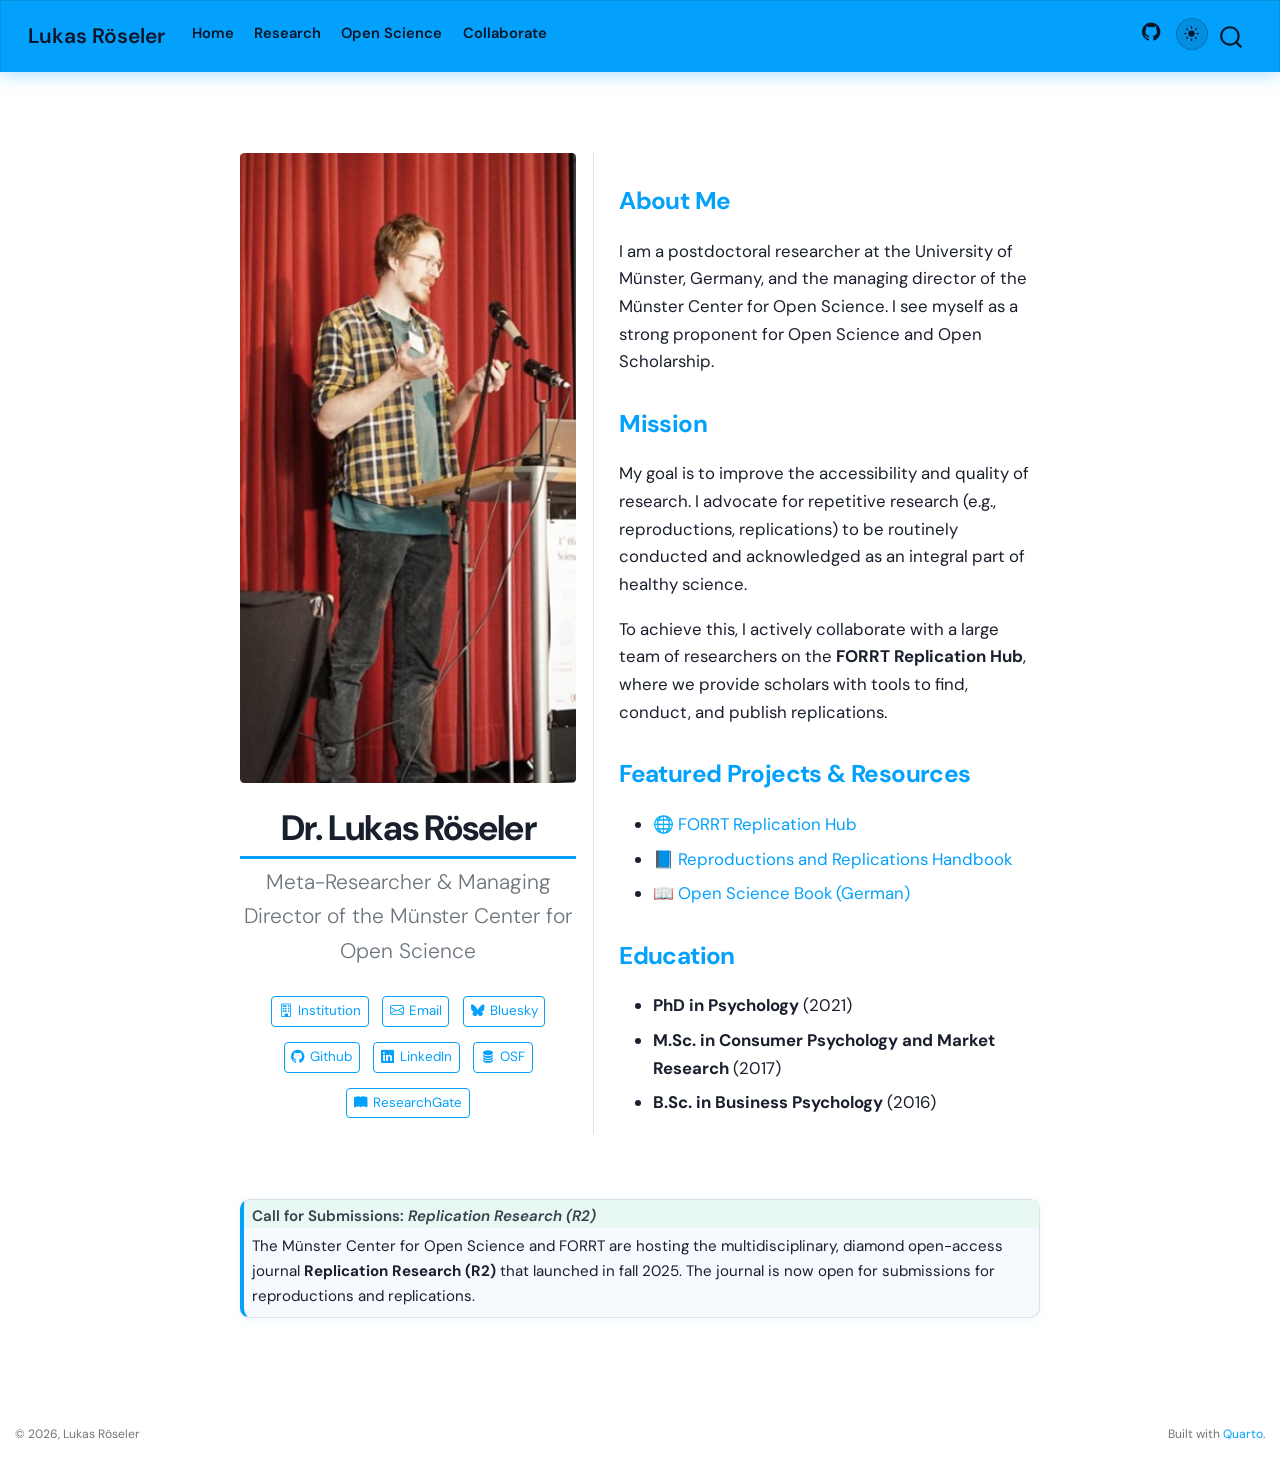
==== index.html @ 95ebcd66 "Built site for gh-pages" ====
<!DOCTYPE html>
<html xmlns="http://www.w3.org/1999/xhtml" lang="en" xml:lang="en"><head>

<meta charset="utf-8">
<meta name="generator" content="quarto-1.9.38">

<meta name="viewport" content="width=device-width, initial-scale=1.0, user-scalable=yes">


<title>Dr.&nbsp;Lukas Röseler – Lukas Röseler</title>
<style>
/* Default styles provided by pandoc.
** See https://pandoc.org/MANUAL.html#variables-for-html for config info.
*/
code{white-space: pre-wrap;}
span.smallcaps{font-variant: small-caps;}
div.columns{display: flex; gap: min(4vw, 1.5em);}
div.column{flex: auto; overflow-x: auto;}
div.hanging-indent{margin-left: 1.5em; text-indent: -1.5em;}
ul.task-list{list-style: none;}
ul.task-list li input[type="checkbox"] {
  width: 0.8em;
  margin: 0 0.8em 0.2em -1em; /* quarto-specific, see https://github.com/quarto-dev/quarto-cli/issues/4556 */ 
  vertical-align: middle;
}
</style>


<script src="site_libs/quarto-nav/quarto-nav.js"></script>
<script src="site_libs/quarto-nav/headroom.min.js"></script>
<script src="site_libs/clipboard/clipboard.min.js"></script>
<script src="site_libs/quarto-search/autocomplete.umd.js"></script>
<script src="site_libs/quarto-search/fuse.min.js"></script>
<script src="site_libs/quarto-search/quarto-search.js"></script>
<meta name="quarto:offset" content="./">
<script src="site_libs/quarto-html/quarto.js" type="module"></script>
<script src="site_libs/quarto-html/tabsets/tabsets.js" type="module"></script>
<script src="site_libs/quarto-html/popper.min.js"></script>
<script src="site_libs/quarto-html/tippy.umd.min.js"></script>
<link href="site_libs/quarto-html/tippy.css" rel="stylesheet">
<link href="site_libs/quarto-html/quarto-syntax-highlighting-15634bcf2e68342d4ad2dfa704d543f6.css" rel="stylesheet" class="quarto-color-scheme" id="quarto-text-highlighting-styles">
<link href="site_libs/quarto-html/quarto-syntax-highlighting-dark-0a6b7249c26820e032cb0bd839ff02b1.css" rel="stylesheet" class="quarto-color-scheme quarto-color-alternate" id="quarto-text-highlighting-styles">
<link href="site_libs/quarto-html/quarto-syntax-highlighting-15634bcf2e68342d4ad2dfa704d543f6.css" rel="stylesheet" class="quarto-color-scheme-extra" id="quarto-text-highlighting-styles">
<script src="site_libs/bootstrap/bootstrap.min.js"></script>
<link href="site_libs/bootstrap/bootstrap-icons.css" rel="stylesheet">
<link href="site_libs/bootstrap/bootstrap-6f8ea3d8975f379aa6536e397f4a3468.min.css" rel="stylesheet" append-hash="true" class="quarto-color-scheme" id="quarto-bootstrap" data-mode="light">
<link href="site_libs/bootstrap/bootstrap-dark-e13e51d6ee0ba2c4c1f7c5f25bac8be8.min.css" rel="stylesheet" append-hash="true" class="quarto-color-scheme quarto-color-alternate" id="quarto-bootstrap" data-mode="dark">
<link href="site_libs/bootstrap/bootstrap-6f8ea3d8975f379aa6536e397f4a3468.min.css" rel="stylesheet" append-hash="true" class="quarto-color-scheme-extra" id="quarto-bootstrap" data-mode="light">
<script id="quarto-search-options" type="application/json">{
  "location": "navbar",
  "copy-button": false,
  "collapse-after": 3,
  "panel-placement": "end",
  "type": "overlay",
  "limit": 50,
  "keyboard-shortcut": [
    "f",
    "/",
    "s"
  ],
  "show-item-context": false,
  "language": {
    "search-no-results-text": "No results",
    "search-matching-documents-text": "matching documents",
    "search-copy-link-title": "Copy link to search",
    "search-hide-matches-text": "Hide additional matches",
    "search-more-match-text": "more match in this document",
    "search-more-matches-text": "more matches in this document",
    "search-clear-button-title": "Clear",
    "search-text-placeholder": "",
    "search-detached-cancel-button-title": "Cancel",
    "search-submit-button-title": "Submit",
    "search-label": "Search"
  }
}</script>
<!-- ═══════════════════════════════════════════════════════════
     GLOBAL DARK MODE — injected on every page via _quarto.yml
     include-in-header: _include-header.html
     ═══════════════════════════════════════════════════════════ -->
<script>
/* Restore saved theme immediately to avoid flash-of-wrong-theme */
(function(){
  var t = localStorage.getItem('lr-theme');
  if(t) document.documentElement.setAttribute('data-bs-theme', t);
})();
</script>
<script>
document.addEventListener('DOMContentLoaded', function(){
  /* Guard: only inject once even if script runs twice */
  if(document.getElementById('darkmode-toggle')) return;

  var btn = document.createElement('button');
  btn.id = 'darkmode-toggle';
  btn.title = 'Toggle light / dark mode';
  btn.setAttribute('aria-label', 'Toggle light/dark mode');

  /* Moon = shown in light mode; Sun = shown in dark mode */
  btn.innerHTML =
    '<svg class="dm-moon" viewBox="0 0 24 24" xmlns="http://www.w3.org/2000/svg">' +
      '<path d="M21 12.79A9 9 0 1 1 11.21 3 7 7 0 0 0 21 12.79z"/>' +
    '</svg>' +
    '<svg class="dm-sun" viewBox="0 0 24 24" xmlns="http://www.w3.org/2000/svg">' +
      '<circle cx="12" cy="12" r="5"/>' +
      '<line x1="12" y1="1"  x2="12" y2="3"/>' +
      '<line x1="12" y1="21" x2="12" y2="23"/>' +
      '<line x1="4.22"  y1="4.22"  x2="5.64"  y2="5.64"/>' +
      '<line x1="18.36" y1="18.36" x2="19.78" y2="19.78"/>' +
      '<line x1="1"  y1="12" x2="3"  y2="12"/>' +
      '<line x1="21" y1="12" x2="23" y2="12"/>' +
      '<line x1="4.22"  y1="19.78" x2="5.64"  y2="18.36"/>' +
      '<line x1="18.36" y1="5.64"  x2="19.78" y2="4.22"/>' +
    '</svg>';

  btn.addEventListener('click', function(){
    var isDark = document.documentElement.getAttribute('data-bs-theme') === 'dark';
    var next = isDark ? 'light' : 'dark';
    document.documentElement.setAttribute('data-bs-theme', next);
    localStorage.setItem('lr-theme', next);
  });

  /* Append to the rightmost .navbar-nav list */
  var navLists = document.querySelectorAll('.navbar-nav');
  var target = navLists[navLists.length - 1];
  if(target){
    var li = document.createElement('li');
    li.className = 'nav-item d-flex align-items-center';
    li.appendChild(btn);
    target.appendChild(li);
  }
});
</script>


</head>

<body class="nav-fixed fullcontent quarto-light"><script id="quarto-html-before-body" type="application/javascript">
    const toggleBodyColorMode = (bsSheetEl) => {
      const mode = bsSheetEl.getAttribute("data-mode");
      const bodyEl = window.document.querySelector("body");
      if (mode === "dark") {
        bodyEl.classList.add("quarto-dark");
        bodyEl.classList.remove("quarto-light");
      } else {
        bodyEl.classList.add("quarto-light");
        bodyEl.classList.remove("quarto-dark");
      }
    }
    const toggleBodyColorPrimary = () => {
      const bsSheetEl = window.document.querySelector("link#quarto-bootstrap:not([rel=disabled-stylesheet])");
      if (bsSheetEl) {
        toggleBodyColorMode(bsSheetEl);
      }
    }
    const setColorSchemeToggle = (alternate) => {
      const toggles = window.document.querySelectorAll('.quarto-color-scheme-toggle');
      for (let i=0; i < toggles.length; i++) {
        const toggle = toggles[i];
        if (toggle) {
          if (alternate) {
            toggle.classList.add("alternate");
          } else {
            toggle.classList.remove("alternate");
          }
        }
      }
    };
    const toggleColorMode = (alternate) => {
      // Switch the stylesheets
      const primaryStylesheets = window.document.querySelectorAll('link.quarto-color-scheme:not(.quarto-color-alternate)');
      const alternateStylesheets = window.document.querySelectorAll('link.quarto-color-scheme.quarto-color-alternate');
      manageTransitions('#quarto-margin-sidebar .nav-link', false);
      if (alternate) {
        // note: dark is layered on light, we don't disable primary!
        enableStylesheet(alternateStylesheets);
        for (const sheetNode of alternateStylesheets) {
          if (sheetNode.id === "quarto-bootstrap") {
            toggleBodyColorMode(sheetNode);
          }
        }
      } else {
        disableStylesheet(alternateStylesheets);
        enableStylesheet(primaryStylesheets)
        toggleBodyColorPrimary();
      }
      manageTransitions('#quarto-margin-sidebar .nav-link', true);
      // Switch the toggles
      setColorSchemeToggle(alternate)
      // Hack to workaround the fact that safari doesn't
      // properly recolor the scrollbar when toggling (#1455)
      if (navigator.userAgent.indexOf('Safari') > 0 && navigator.userAgent.indexOf('Chrome') == -1) {
        manageTransitions("body", false);
        window.scrollTo(0, 1);
        setTimeout(() => {
          window.scrollTo(0, 0);
          manageTransitions("body", true);
        }, 40);
      }
    }
    const disableStylesheet = (stylesheets) => {
      for (let i=0; i < stylesheets.length; i++) {
        const stylesheet = stylesheets[i];
        stylesheet.rel = 'disabled-stylesheet';
      }
    }
    const enableStylesheet = (stylesheets) => {
      for (let i=0; i < stylesheets.length; i++) {
        const stylesheet = stylesheets[i];
        if(stylesheet.rel !== 'stylesheet') { // for Chrome, which will still FOUC without this check
          stylesheet.rel = 'stylesheet';
        }
      }
    }
    const manageTransitions = (selector, allowTransitions) => {
      const els = window.document.querySelectorAll(selector);
      for (let i=0; i < els.length; i++) {
        const el = els[i];
        if (allowTransitions) {
          el.classList.remove('notransition');
        } else {
          el.classList.add('notransition');
        }
      }
    }
    const isFileUrl = () => {
      return window.location.protocol === 'file:';
    }
    const hasAlternateSentinel = () => {
      let styleSentinel = getColorSchemeSentinel();
      if (styleSentinel !== null) {
        return styleSentinel === "alternate";
      } else {
        return false;
      }
    }
    const setStyleSentinel = (alternate) => {
      const value = alternate ? "alternate" : "default";
      if (!isFileUrl()) {
        window.localStorage.setItem("quarto-color-scheme", value);
      } else {
        localAlternateSentinel = value;
      }
    }
    const getColorSchemeSentinel = () => {
      if (!isFileUrl()) {
        const storageValue = window.localStorage.getItem("quarto-color-scheme");
        return storageValue != null ? storageValue : localAlternateSentinel;
      } else {
        return localAlternateSentinel;
      }
    }
    const toggleGiscusIfUsed = (isAlternate, darkModeDefault) => {
      const baseTheme = document.querySelector('#giscus-base-theme')?.value ?? 'light';
      const alternateTheme = document.querySelector('#giscus-alt-theme')?.value ?? 'dark';
      let newTheme = '';
      if(authorPrefersDark) {
        newTheme = isAlternate ? baseTheme : alternateTheme;
      } else {
        newTheme = isAlternate ? alternateTheme : baseTheme;
      }
      const changeGiscusTheme = () => {
        // From: https://github.com/giscus/giscus/issues/336
        const sendMessage = (message) => {
          const iframe = document.querySelector('iframe.giscus-frame');
          if (!iframe) return;
          iframe.contentWindow.postMessage({ giscus: message }, 'https://giscus.app');
        }
        sendMessage({
          setConfig: {
            theme: newTheme
          }
        });
      }
      const isGiscussLoaded = window.document.querySelector('iframe.giscus-frame') !== null;
      if (isGiscussLoaded) {
        changeGiscusTheme();
      }
    };
    const authorPrefersDark = false;
    const darkModeDefault = authorPrefersDark;
      document.querySelector('link#quarto-text-highlighting-styles.quarto-color-scheme-extra').rel = 'disabled-stylesheet';
      document.querySelector('link#quarto-bootstrap.quarto-color-scheme-extra').rel = 'disabled-stylesheet';
    let localAlternateSentinel = darkModeDefault ? 'alternate' : 'default';
    // Dark / light mode switch
    window.quartoToggleColorScheme = () => {
      // Read the current dark / light value
      let toAlternate = !hasAlternateSentinel();
      toggleColorMode(toAlternate);
      setStyleSentinel(toAlternate);
      toggleGiscusIfUsed(toAlternate, darkModeDefault);
      window.dispatchEvent(new Event('resize'));
    };
    // Switch to dark mode if need be
    if (hasAlternateSentinel()) {
      toggleColorMode(true);
    } else {
      toggleColorMode(false);
    }
  </script>

<div id="quarto-search-results"></div>
  <header id="quarto-header" class="headroom fixed-top">
    <nav class="navbar navbar-expand-lg " data-bs-theme="dark">
      <div class="navbar-container container-fluid">
      <div class="navbar-brand-container mx-auto">
    <a class="navbar-brand" href="./index.html">
    <span class="navbar-title">Lukas Röseler</span>
    </a>
  </div>
            <div id="quarto-search" class="" title="Search"></div>
          <button class="navbar-toggler" type="button" data-bs-toggle="collapse" data-bs-target="#navbarCollapse" aria-controls="navbarCollapse" role="menu" aria-expanded="false" aria-label="Toggle navigation" onclick="if (window.quartoToggleHeadroom) { window.quartoToggleHeadroom(); }">
  <span class="navbar-toggler-icon"></span>
</button>
          <div class="collapse navbar-collapse" id="navbarCollapse">
            <ul class="navbar-nav navbar-nav-scroll me-auto">
  <li class="nav-item">
    <a class="nav-link active" href="./index.html" aria-current="page"> 
<span class="menu-text">Home</span></a>
  </li>  
  <li class="nav-item">
    <a class="nav-link" href="./research.html"> 
<span class="menu-text">Research</span></a>
  </li>  
  <li class="nav-item">
    <a class="nav-link" href="./openscience.html"> 
<span class="menu-text">Open Science</span></a>
  </li>  
  <li class="nav-item">
    <a class="nav-link" href="./collaborate.html"> 
<span class="menu-text">Collaborate</span></a>
  </li>  
</ul>
            <ul class="navbar-nav navbar-nav-scroll ms-auto">
  <li class="nav-item compact">
    <a class="nav-link" href="https://github.com/lukasroeseler"> <i class="bi bi-github" role="img" aria-label="GitHub">
</i> 
<span class="menu-text"></span></a>
  </li>  
</ul>
          </div> <!-- /navcollapse -->
            <div class="quarto-navbar-tools">
  <a href="" class="quarto-color-scheme-toggle quarto-navigation-tool  px-1" onclick="window.quartoToggleColorScheme(); return false;" title="Toggle dark mode"><i class="bi"></i></a>
</div>
      </div> <!-- /container-fluid -->
    </nav>
</header>
<!-- content -->
<div id="quarto-content" class="quarto-container page-columns page-rows-contents page-layout-article page-navbar">
<!-- sidebar -->
<!-- margin-sidebar -->
    
<!-- main -->
<main class="content" id="quarto-document-content">





<div class="quarto-about-trestles">
  <div class="about-entity">
    <img src="img/profile_osig.jpg" class="about-image
  rounded " style="width: 20em;">
<header id="title-block-header" class="quarto-title-block default">
<div class="quarto-title">
<h1 class="title">Dr.&nbsp;Lukas Röseler</h1>
<p class="subtitle lead">Meta-Researcher &amp; Managing Director of the Münster Center for Open Science</p>
</div>
<div class="quarto-title-meta">
  </div>
</header>
    <div class="about-links">
  <a href="https://www.uni-muenster.de/PsyIFP/AEBack/members/roeseler.html" class="about-link" rel="" target="">
    <i class="bi bi-building"></i>
     <span class="about-link-text">Institution</span>
  </a>
  <a href="mailto:lukas.roeseler@uni-muenster.de" class="about-link" rel="" target="">
    <i class="bi bi-envelope"></i>
     <span class="about-link-text">Email</span>
  </a>
  <a href="https://bsky.app/profile/aufdroeseler.bsky.social" class="about-link" rel="" target="">
    <i class="bi bi-bluesky"></i>
     <span class="about-link-text">Bluesky</span>
  </a>
  <a href="https://github.com/lukasroeseler" class="about-link" rel="" target="">
    <i class="bi bi-github"></i>
     <span class="about-link-text">Github</span>
  </a>
  <a href="https://www.linkedin.com/in/lukas-röseler-598720298/" class="about-link" rel="" target="">
    <i class="bi bi-linkedin"></i>
     <span class="about-link-text">LinkedIn</span>
  </a>
  <a href="https://osf.io/tqx69/" class="about-link" rel="" target="">
    <i class="bi bi-database-fill"></i>
     <span class="about-link-text">OSF</span>
  </a>
  <a href="https://www.researchgate.net/profile/Lukas-Roeseler" class="about-link" rel="" target="">
    <i class="bi bi-book-fill"></i>
     <span class="about-link-text">ResearchGate</span>
  </a>
</div>
  </div>
  <div class="about-contents"><div id="me">
<section id="about-me" class="level2">
<h2 data-anchor-id="about-me">About Me</h2>
<p>I am a postdoctoral researcher at the University of Münster, Germany, and the managing director of the Münster Center for Open Science. I see myself as a strong proponent for Open Science and Open Scholarship.</p>
</section>
<section id="mission" class="level2">
<h2 data-anchor-id="mission">Mission</h2>
<p>My goal is to improve the accessibility and quality of research. I advocate for repetitive research (e.g., reproductions, replications) to be routinely conducted and acknowledged as an integral part of healthy science.</p>
<p>To achieve this, I actively collaborate with a large team of researchers on the <strong>FORRT Replication Hub</strong>, where we provide scholars with tools to find, conduct, and publish replications.</p>
</section>
<section id="featured-projects-resources" class="level2">
<h2 data-anchor-id="featured-projects-resources">Featured Projects &amp; Resources</h2>
<ul>
<li>🌐 <a href="https://forrt.org/replication-hub">FORRT Replication Hub</a></li>
<li>📘 <a href="https://forrt.org/replication_handbook">Reproductions and Replications Handbook</a></li>
<li>📖 <a href="https://lukasroeseler.github.io/opensciencebuch/">Open Science Book (German)</a></li>
</ul>
</section>
<section id="education" class="level2">
<h2 data-anchor-id="education">Education</h2>
<ul>
<li><strong>PhD in Psychology</strong> (2021)</li>
<li><strong>M.Sc. in Consumer Psychology and Market Research</strong> (2017)</li>
<li><strong>B.Sc. in Business Psychology</strong> (2016)</li>
</ul>
</section>
</div></div>
</div>

<p><br></p>
<div class="callout callout-style-default callout-tip no-icon callout-titled">
<div class="callout-header d-flex align-content-center">
<div class="callout-icon-container">
<i class="callout-icon no-icon"></i>
</div>
<div class="callout-title-container flex-fill">
<span class="screen-reader-only">Tip</span>Call for Submissions: <em>Replication Research (R2)</em>
</div>
</div>
<div class="callout-body-container callout-body">
<p>The Münster Center for Open Science and FORRT are hosting the multidisciplinary, diamond open-access journal <strong>Replication Research (R2)</strong> that launched in fall 2025. The journal is now open for submissions for reproductions and replications.</p>
</div>
</div>




</main> <!-- /main -->
<script id="quarto-html-after-body" type="application/javascript">
  window.document.addEventListener("DOMContentLoaded", function (event) {
    // Ensure there is a toggle, if there isn't float one in the top right
    if (window.document.querySelector('.quarto-color-scheme-toggle') === null) {
      const a = window.document.createElement('a');
      a.classList.add('top-right');
      a.classList.add('quarto-color-scheme-toggle');
      a.href = "";
      a.onclick = function() { try { window.quartoToggleColorScheme(); } catch {} return false; };
      const i = window.document.createElement("i");
      i.classList.add('bi');
      a.appendChild(i);
      window.document.body.appendChild(a);
    }
    setColorSchemeToggle(hasAlternateSentinel())
    const isCodeAnnotation = (el) => {
      for (const clz of el.classList) {
        if (clz.startsWith('code-annotation-')) {                     
          return true;
        }
      }
      return false;
    }
    const onCopySuccess = function(e) {
      // button target
      const button = e.trigger;
      // don't keep focus
      button.blur();
      // flash "checked"
      button.classList.add('code-copy-button-checked');
      var currentTitle = button.getAttribute("title");
      button.setAttribute("title", "Copied!");
      let tooltip;
      if (window.bootstrap) {
        button.setAttribute("data-bs-toggle", "tooltip");
        button.setAttribute("data-bs-placement", "left");
        button.setAttribute("data-bs-title", "Copied!");
        tooltip = new bootstrap.Tooltip(button, 
          { trigger: "manual", 
            customClass: "code-copy-button-tooltip",
            offset: [0, -8]});
        tooltip.show();    
      }
      setTimeout(function() {
        if (tooltip) {
          tooltip.hide();
          button.removeAttribute("data-bs-title");
          button.removeAttribute("data-bs-toggle");
          button.removeAttribute("data-bs-placement");
        }
        button.setAttribute("title", currentTitle);
        button.classList.remove('code-copy-button-checked');
      }, 1000);
      // clear code selection
      e.clearSelection();
    }
    const getTextToCopy = function(trigger) {
      const outerScaffold = trigger.parentElement.cloneNode(true);
      const codeEl = outerScaffold.querySelector('code');
      for (const childEl of codeEl.children) {
        if (isCodeAnnotation(childEl)) {
          childEl.remove();
        }
      }
      return codeEl.innerText;
    }
    const clipboard = new window.ClipboardJS('.code-copy-button:not([data-in-quarto-modal])', {
      text: getTextToCopy
    });
    clipboard.on('success', onCopySuccess);
    if (window.document.getElementById('quarto-embedded-source-code-modal')) {
      const clipboardModal = new window.ClipboardJS('.code-copy-button[data-in-quarto-modal]', {
        text: getTextToCopy,
        container: window.document.getElementById('quarto-embedded-source-code-modal')
      });
      clipboardModal.on('success', onCopySuccess);
    }
      var localhostRegex = new RegExp(/^(?:http|https):\/\/localhost\:?[0-9]*\//);
      var mailtoRegex = new RegExp(/^mailto:/);
        var filterRegex = new RegExp("https:\/\/LukasRoeseler\.github\.io\/home\/");
      var isInternal = (href) => {
          return filterRegex.test(href) || localhostRegex.test(href) || mailtoRegex.test(href);
      }
      // Inspect non-navigation links and adorn them if external
     var links = window.document.querySelectorAll('a[href]:not(.nav-link):not(.navbar-brand):not(.toc-action):not(.sidebar-link):not(.sidebar-item-toggle):not(.pagination-link):not(.no-external):not([aria-hidden]):not(.dropdown-item):not(.quarto-navigation-tool):not(.about-link)');
      for (var i=0; i<links.length; i++) {
        const link = links[i];
        if (!isInternal(link.href)) {
          // undo the damage that might have been done by quarto-nav.js in the case of
          // links that we want to consider external
          if (link.dataset.originalHref !== undefined) {
            link.href = link.dataset.originalHref;
          }
        }
      }
    function tippyHover(el, contentFn, onTriggerFn, onUntriggerFn) {
      const config = {
        allowHTML: true,
        maxWidth: 500,
        delay: 100,
        arrow: false,
        appendTo: function(el) {
            return el.parentElement;
        },
        interactive: true,
        interactiveBorder: 10,
        theme: 'quarto',
        placement: 'bottom-start',
      };
      if (contentFn) {
        config.content = contentFn;
      }
      if (onTriggerFn) {
        config.onTrigger = onTriggerFn;
      }
      if (onUntriggerFn) {
        config.onUntrigger = onUntriggerFn;
      }
      window.tippy(el, config); 
    }
    const noterefs = window.document.querySelectorAll('a[role="doc-noteref"]');
    for (var i=0; i<noterefs.length; i++) {
      const ref = noterefs[i];
      tippyHover(ref, function() {
        // use id or data attribute instead here
        let href = ref.getAttribute('data-footnote-href') || ref.getAttribute('href');
        try { href = new URL(href).hash; } catch {}
        const id = href.replace(/^#\/?/, "");
        const note = window.document.getElementById(id);
        if (note) {
          return note.innerHTML;
        } else {
          return "";
        }
      });
    }
    const xrefs = window.document.querySelectorAll('a.quarto-xref');
    const processXRef = (id, note) => {
      // Strip column container classes
      const stripColumnClz = (el) => {
        el.classList.remove("page-full", "page-columns");
        if (el.children) {
          for (const child of el.children) {
            stripColumnClz(child);
          }
        }
      }
      stripColumnClz(note)
      if (id === null || id.startsWith('sec-')) {
        // Special case sections, only their first couple elements
        const container = document.createElement("div");
        if (note.children && note.children.length > 2) {
          container.appendChild(note.children[0].cloneNode(true));
          for (let i = 1; i < note.children.length; i++) {
            const child = note.children[i];
            if (child.tagName === "P" && child.innerText === "") {
              continue;
            } else {
              container.appendChild(child.cloneNode(true));
              break;
            }
          }
          if (window.Quarto?.typesetMath) {
            window.Quarto.typesetMath(container);
          }
          return container.innerHTML
        } else {
          if (window.Quarto?.typesetMath) {
            window.Quarto.typesetMath(note);
          }
          return note.innerHTML;
        }
      } else {
        // Remove any anchor links if they are present
        const anchorLink = note.querySelector('a.anchorjs-link');
        if (anchorLink) {
          anchorLink.remove();
        }
        if (window.Quarto?.typesetMath) {
          window.Quarto.typesetMath(note);
        }
        if (note.classList.contains("callout")) {
          return note.outerHTML;
        } else {
          return note.innerHTML;
        }
      }
    }
    for (var i=0; i<xrefs.length; i++) {
      const xref = xrefs[i];
      tippyHover(xref, undefined, function(instance) {
        instance.disable();
        let url = xref.getAttribute('href');
        let hash = undefined; 
        if (url.startsWith('#')) {
          hash = url;
        } else {
          try { hash = new URL(url).hash; } catch {}
        }
        if (hash) {
          const id = hash.replace(/^#\/?/, "");
          const note = window.document.getElementById(id);
          if (note !== null) {
            try {
              const html = processXRef(id, note.cloneNode(true));
              instance.setContent(html);
            } finally {
              instance.enable();
              instance.show();
            }
          } else {
            // See if we can fetch this
            fetch(url.split('#')[0])
            .then(res => res.text())
            .then(html => {
              const parser = new DOMParser();
              const htmlDoc = parser.parseFromString(html, "text/html");
              const note = htmlDoc.getElementById(id);
              if (note !== null) {
                const html = processXRef(id, note);
                instance.setContent(html);
              } 
            }).finally(() => {
              instance.enable();
              instance.show();
            });
          }
        } else {
          // See if we can fetch a full url (with no hash to target)
          // This is a special case and we should probably do some content thinning / targeting
          fetch(url)
          .then(res => res.text())
          .then(html => {
            const parser = new DOMParser();
            const htmlDoc = parser.parseFromString(html, "text/html");
            const note = htmlDoc.querySelector('main.content');
            if (note !== null) {
              // This should only happen for chapter cross references
              // (since there is no id in the URL)
              // remove the first header
              if (note.children.length > 0 && note.children[0].tagName === "HEADER") {
                note.children[0].remove();
              }
              const html = processXRef(null, note);
              instance.setContent(html);
            } 
          }).finally(() => {
            instance.enable();
            instance.show();
          });
        }
      }, function(instance) {
      });
    }
        let selectedAnnoteEl;
        const selectorForAnnotation = ( cell, annotation) => {
          let cellAttr = 'data-code-cell="' + cell + '"';
          let lineAttr = 'data-code-annotation="' +  annotation + '"';
          const selector = 'span[' + cellAttr + '][' + lineAttr + ']';
          return selector;
        }
        const selectCodeLines = (annoteEl) => {
          const doc = window.document;
          const targetCell = annoteEl.getAttribute("data-target-cell");
          const targetAnnotation = annoteEl.getAttribute("data-target-annotation");
          const annoteSpan = window.document.querySelector(selectorForAnnotation(targetCell, targetAnnotation));
          const lines = annoteSpan.getAttribute("data-code-lines").split(",");
          const lineIds = lines.map((line) => {
            return targetCell + "-" + line;
          })
          let top = null;
          let height = null;
          let parent = null;
          if (lineIds.length > 0) {
              //compute the position of the single el (top and bottom and make a div)
              const el = window.document.getElementById(lineIds[0]);
              top = el.offsetTop;
              height = el.offsetHeight;
              parent = el.parentElement.parentElement;
            if (lineIds.length > 1) {
              const lastEl = window.document.getElementById(lineIds[lineIds.length - 1]);
              const bottom = lastEl.offsetTop + lastEl.offsetHeight;
              height = bottom - top;
            }
            if (top !== null && height !== null && parent !== null) {
              // cook up a div (if necessary) and position it 
              let div = window.document.getElementById("code-annotation-line-highlight");
              if (div === null) {
                div = window.document.createElement("div");
                div.setAttribute("id", "code-annotation-line-highlight");
                div.style.position = 'absolute';
                parent.appendChild(div);
              }
              div.style.top = top - 2 + "px";
              div.style.height = height + 4 + "px";
              div.style.left = 0;
              let gutterDiv = window.document.getElementById("code-annotation-line-highlight-gutter");
              if (gutterDiv === null) {
                gutterDiv = window.document.createElement("div");
                gutterDiv.setAttribute("id", "code-annotation-line-highlight-gutter");
                gutterDiv.style.position = 'absolute';
                const codeCell = window.document.getElementById(targetCell);
                const gutter = codeCell.querySelector('.code-annotation-gutter');
                gutter.appendChild(gutterDiv);
              }
              gutterDiv.style.top = top - 2 + "px";
              gutterDiv.style.height = height + 4 + "px";
            }
            selectedAnnoteEl = annoteEl;
          }
        };
        const unselectCodeLines = () => {
          const elementsIds = ["code-annotation-line-highlight", "code-annotation-line-highlight-gutter"];
          elementsIds.forEach((elId) => {
            const div = window.document.getElementById(elId);
            if (div) {
              div.remove();
            }
          });
          selectedAnnoteEl = undefined;
        };
          // Handle positioning of the toggle
      window.addEventListener(
        "resize",
        throttle(() => {
          elRect = undefined;
          if (selectedAnnoteEl) {
            selectCodeLines(selectedAnnoteEl);
          }
        }, 10)
      );
      function throttle(fn, ms) {
      let throttle = false;
      let timer;
        return (...args) => {
          if(!throttle) { // first call gets through
              fn.apply(this, args);
              throttle = true;
          } else { // all the others get throttled
              if(timer) clearTimeout(timer); // cancel #2
              timer = setTimeout(() => {
                fn.apply(this, args);
                timer = throttle = false;
              }, ms);
          }
        };
      }
        // Attach click handler to the DT
        const annoteDls = window.document.querySelectorAll('dt[data-target-cell]');
        for (const annoteDlNode of annoteDls) {
          annoteDlNode.addEventListener('click', (event) => {
            const clickedEl = event.target;
            if (clickedEl !== selectedAnnoteEl) {
              unselectCodeLines();
              const activeEl = window.document.querySelector('dt[data-target-cell].code-annotation-active');
              if (activeEl) {
                activeEl.classList.remove('code-annotation-active');
              }
              selectCodeLines(clickedEl);
              clickedEl.classList.add('code-annotation-active');
            } else {
              // Unselect the line
              unselectCodeLines();
              clickedEl.classList.remove('code-annotation-active');
            }
          });
        }
    const findCites = (el) => {
      const parentEl = el.parentElement;
      if (parentEl) {
        const cites = parentEl.dataset.cites;
        if (cites) {
          return {
            el,
            cites: cites.split(' ')
          };
        } else {
          return findCites(el.parentElement)
        }
      } else {
        return undefined;
      }
    };
    var bibliorefs = window.document.querySelectorAll('a[role="doc-biblioref"]');
    for (var i=0; i<bibliorefs.length; i++) {
      const ref = bibliorefs[i];
      const citeInfo = findCites(ref);
      if (citeInfo) {
        tippyHover(citeInfo.el, function() {
          var popup = window.document.createElement('div');
          citeInfo.cites.forEach(function(cite) {
            var citeDiv = window.document.createElement('div');
            citeDiv.classList.add('hanging-indent');
            citeDiv.classList.add('csl-entry');
            var biblioDiv = window.document.getElementById('ref-' + cite);
            if (biblioDiv) {
              citeDiv.innerHTML = biblioDiv.innerHTML;
            }
            popup.appendChild(citeDiv);
          });
          return popup.innerHTML;
        });
      }
    }
  });
  </script>
</div> <!-- /content -->
<footer class="footer">
  <div class="nav-footer">
    <div class="nav-footer-left">
<p>© 2026, Lukas Röseler</p>
</div>   
    <div class="nav-footer-center">
      &nbsp;
    </div>
    <div class="nav-footer-right">
<p>Built with <a href="https://quarto.org/">Quarto</a>.</p>
</div>
  </div>
</footer>




</body></html>
---- site_libs/quarto-html/tippy.css ----
.tippy-box[data-animation=fade][data-state=hidden]{opacity:0}[data-tippy-root]{max-width:calc(100vw - 10px)}.tippy-box{position:relative;background-color:#333;color:#fff;border-radius:4px;font-size:14px;line-height:1.4;white-space:normal;outline:0;transition-property:transform,visibility,opacity}.tippy-box[data-placement^=top]>.tippy-arrow{bottom:0}.tippy-box[data-placement^=top]>.tippy-arrow:before{bottom:-7px;left:0;border-width:8px 8px 0;border-top-color:initial;transform-origin:center top}.tippy-box[data-placement^=bottom]>.tippy-arrow{top:0}.tippy-box[data-placement^=bottom]>.tippy-arrow:before{top:-7px;left:0;border-width:0 8px 8px;border-bottom-color:initial;transform-origin:center bottom}.tippy-box[data-placement^=left]>.tippy-arrow{right:0}.tippy-box[data-placement^=left]>.tippy-arrow:before{border-width:8px 0 8px 8px;border-left-color:initial;right:-7px;transform-origin:center left}.tippy-box[data-placement^=right]>.tippy-arrow{left:0}.tippy-box[data-placement^=right]>.tippy-arrow:before{left:-7px;border-width:8px 8px 8px 0;border-right-color:initial;transform-origin:center right}.tippy-box[data-inertia][data-state=visible]{transition-timing-function:cubic-bezier(.54,1.5,.38,1.11)}.tippy-arrow{width:16px;height:16px;color:#333}.tippy-arrow:before{content:"";position:absolute;border-color:transparent;border-style:solid}.tippy-content{position:relative;padding:5px 9px;z-index:1}
---- site_libs/quarto-html/quarto-syntax-highlighting-15634bcf2e68342d4ad2dfa704d543f6.css ----
/* quarto syntax highlight colors */
:root {
  --quarto-hl-ot-color: #003B4F;
  --quarto-hl-at-color: #657422;
  --quarto-hl-ss-color: #20794D;
  --quarto-hl-an-color: #5E5E5E;
  --quarto-hl-fu-color: #4758AB;
  --quarto-hl-st-color: #20794D;
  --quarto-hl-cf-color: #003B4F;
  --quarto-hl-op-color: #5E5E5E;
  --quarto-hl-er-color: #AD0000;
  --quarto-hl-bn-color: #AD0000;
  --quarto-hl-al-color: #AD0000;
  --quarto-hl-va-color: #111111;
  --quarto-hl-bu-color: inherit;
  --quarto-hl-ex-color: inherit;
  --quarto-hl-pp-color: #AD0000;
  --quarto-hl-in-color: #5E5E5E;
  --quarto-hl-vs-color: #20794D;
  --quarto-hl-wa-color: #5E5E5E;
  --quarto-hl-do-color: #5E5E5E;
  --quarto-hl-im-color: #00769E;
  --quarto-hl-ch-color: #20794D;
  --quarto-hl-dt-color: #AD0000;
  --quarto-hl-fl-color: #AD0000;
  --quarto-hl-co-color: #5E5E5E;
  --quarto-hl-cv-color: #5E5E5E;
  --quarto-hl-cn-color: #8f5902;
  --quarto-hl-sc-color: #5E5E5E;
  --quarto-hl-dv-color: #AD0000;
  --quarto-hl-kw-color: #003B4F;
}

/* other quarto variables */
:root {
  --quarto-font-monospace: SFMono-Regular, Menlo, Monaco, Consolas, "Liberation Mono", "Courier New", monospace;
}

/* syntax highlight based on Pandoc's rules */
pre > code.sourceCode > span {
  color: #003B4F;
}

code.sourceCode > span {
  color: #003B4F;
}

div.sourceCode,
div.sourceCode pre.sourceCode {
  color: #003B4F;
}

/* Normal */
code span {
  color: #003B4F;
}

/* Alert */
code span.al {
  color: #AD0000;
  font-style: inherit;
}

/* Annotation */
code span.an {
  color: #5E5E5E;
  font-style: inherit;
}

/* Attribute */
code span.at {
  color: #657422;
  font-style: inherit;
}

/* BaseN */
code span.bn {
  color: #AD0000;
  font-style: inherit;
}

/* BuiltIn */
code span.bu {
  font-style: inherit;
}

/* ControlFlow */
code span.cf {
  color: #003B4F;
  font-weight: bold;
  font-style: inherit;
}

/* Char */
code span.ch {
  color: #20794D;
  font-style: inherit;
}

/* Constant */
code span.cn {
  color: #8f5902;
  font-style: inherit;
}

/* Comment */
code span.co {
  color: #5E5E5E;
  font-style: inherit;
}

/* CommentVar */
code span.cv {
  color: #5E5E5E;
  font-style: italic;
}

/* Documentation */
code span.do {
  color: #5E5E5E;
  font-style: italic;
}

/* DataType */
code span.dt {
  color: #AD0000;
  font-style: inherit;
}

/* DecVal */
code span.dv {
  color: #AD0000;
  font-style: inherit;
}

/* Error */
code span.er {
  color: #AD0000;
  font-style: inherit;
}

/* Extension */
code span.ex {
  font-style: inherit;
}

/* Float */
code span.fl {
  color: #AD0000;
  font-style: inherit;
}

/* Function */
code span.fu {
  color: #4758AB;
  font-style: inherit;
}

/* Import */
code span.im {
  color: #00769E;
  font-style: inherit;
}

/* Information */
code span.in {
  color: #5E5E5E;
  font-style: inherit;
}

/* Keyword */
code span.kw {
  color: #003B4F;
  font-weight: bold;
  font-style: inherit;
}

/* Operator */
code span.op {
  color: #5E5E5E;
  font-style: inherit;
}

/* Other */
code span.ot {
  color: #003B4F;
  font-style: inherit;
}

/* Preprocessor */
code span.pp {
  color: #AD0000;
  font-style: inherit;
}

/* SpecialChar */
code span.sc {
  color: #5E5E5E;
  font-style: inherit;
}

/* SpecialString */
code span.ss {
  color: #20794D;
  font-style: inherit;
}

/* String */
code span.st {
  color: #20794D;
  font-style: inherit;
}

/* Variable */
code span.va {
  color: #111111;
  font-style: inherit;
}

/* VerbatimString */
code span.vs {
  color: #20794D;
  font-style: inherit;
}

/* Warning */
code span.wa {
  color: #5E5E5E;
  font-style: italic;
}

.prevent-inlining {
  content: "</";
}

/*# sourceMappingURL=f23921c56f73e400b49028c9186a1aa0.css.map */
---- site_libs/quarto-html/quarto-syntax-highlighting-dark-0a6b7249c26820e032cb0bd839ff02b1.css ----
/* quarto syntax highlight colors */
:root {
  --quarto-hl-al-color: #f07178;
  --quarto-hl-an-color: #d4d0ab;
  --quarto-hl-at-color: #00e0e0;
  --quarto-hl-bn-color: #d4d0ab;
  --quarto-hl-bu-color: #abe338;
  --quarto-hl-ch-color: #abe338;
  --quarto-hl-co-color: #f8f8f2;
  --quarto-hl-cv-color: #ffd700;
  --quarto-hl-cn-color: #ffd700;
  --quarto-hl-cf-color: #ffa07a;
  --quarto-hl-dt-color: #ffa07a;
  --quarto-hl-dv-color: #d4d0ab;
  --quarto-hl-do-color: #f8f8f2;
  --quarto-hl-er-color: #f07178;
  --quarto-hl-ex-color: #00e0e0;
  --quarto-hl-fl-color: #d4d0ab;
  --quarto-hl-fu-color: #ffa07a;
  --quarto-hl-im-color: #abe338;
  --quarto-hl-in-color: #d4d0ab;
  --quarto-hl-kw-color: #ffa07a;
  --quarto-hl-op-color: #ffa07a;
  --quarto-hl-ot-color: #00e0e0;
  --quarto-hl-pp-color: #dcc6e0;
  --quarto-hl-re-color: #00e0e0;
  --quarto-hl-sc-color: #abe338;
  --quarto-hl-ss-color: #abe338;
  --quarto-hl-st-color: #abe338;
  --quarto-hl-va-color: #00e0e0;
  --quarto-hl-vs-color: #abe338;
  --quarto-hl-wa-color: #dcc6e0;
}

/* other quarto variables */
:root {
  --quarto-font-monospace: SFMono-Regular, Menlo, Monaco, Consolas, "Liberation Mono", "Courier New", monospace;
}

/* syntax highlight based on Pandoc's rules */
pre > code.sourceCode > span {
  color: #f8f8f2;
}

code.sourceCode > span {
  color: #f8f8f2;
}

div.sourceCode,
div.sourceCode pre.sourceCode {
  color: #f8f8f2;
}

/* Normal */
code span {
  color: #f8f8f2;
}

/* Alert */
code span.al {
  color: #f07178;
}

/* Annotation */
code span.an {
  color: #d4d0ab;
}

/* Attribute */
code span.at {
  color: #00e0e0;
}

/* BaseN */
code span.bn {
  color: #d4d0ab;
}

/* BuiltIn */
code span.bu {
  color: #abe338;
}

/* ControlFlow */
code span.cf {
  font-weight: bold;
  color: #ffa07a;
}

/* Char */
code span.ch {
  color: #abe338;
}

/* Constant */
code span.cn {
  color: #ffd700;
}

/* Comment */
code span.co {
  font-style: italic;
  color: #f8f8f2;
}

/* CommentVar */
code span.cv {
  color: #ffd700;
}

/* Documentation */
code span.do {
  color: #f8f8f2;
}

/* DataType */
code span.dt {
  color: #ffa07a;
}

/* DecVal */
code span.dv {
  color: #d4d0ab;
}

/* Error */
code span.er {
  color: #f07178;
  text-decoration: underline;
}

/* Extension */
code span.ex {
  font-weight: bold;
  color: #00e0e0;
}

/* Float */
code span.fl {
  color: #d4d0ab;
}

/* Function */
code span.fu {
  color: #ffa07a;
}

/* Import */
code span.im {
  color: #abe338;
}

/* Information */
code span.in {
  color: #d4d0ab;
}

/* Keyword */
code span.kw {
  font-weight: bold;
  color: #ffa07a;
}

/* Operator */
code span.op {
  color: #ffa07a;
}

/* Other */
code span.ot {
  color: #00e0e0;
}

/* Preprocessor */
code span.pp {
  color: #dcc6e0;
}

/* RegionMarker */
code span.re {
  background-color: #f8f8f2;
  color: #00e0e0;
}

/* SpecialChar */
code span.sc {
  color: #abe338;
}

/* SpecialString */
code span.ss {
  color: #abe338;
}

/* String */
code span.st {
  color: #abe338;
}

/* Variable */
code span.va {
  color: #00e0e0;
}

/* VerbatimString */
code span.vs {
  color: #abe338;
}

/* Warning */
code span.wa {
  color: #dcc6e0;
}

.prevent-inlining {
  content: "</";
}

/*# sourceMappingURL=175367c052bafc98bd680af3479823f0.css.map */
---- site_libs/quarto-html/quarto-syntax-highlighting-15634bcf2e68342d4ad2dfa704d543f6.css ----
/* quarto syntax highlight colors */
:root {
  --quarto-hl-ot-color: #003B4F;
  --quarto-hl-at-color: #657422;
  --quarto-hl-ss-color: #20794D;
  --quarto-hl-an-color: #5E5E5E;
  --quarto-hl-fu-color: #4758AB;
  --quarto-hl-st-color: #20794D;
  --quarto-hl-cf-color: #003B4F;
  --quarto-hl-op-color: #5E5E5E;
  --quarto-hl-er-color: #AD0000;
  --quarto-hl-bn-color: #AD0000;
  --quarto-hl-al-color: #AD0000;
  --quarto-hl-va-color: #111111;
  --quarto-hl-bu-color: inherit;
  --quarto-hl-ex-color: inherit;
  --quarto-hl-pp-color: #AD0000;
  --quarto-hl-in-color: #5E5E5E;
  --quarto-hl-vs-color: #20794D;
  --quarto-hl-wa-color: #5E5E5E;
  --quarto-hl-do-color: #5E5E5E;
  --quarto-hl-im-color: #00769E;
  --quarto-hl-ch-color: #20794D;
  --quarto-hl-dt-color: #AD0000;
  --quarto-hl-fl-color: #AD0000;
  --quarto-hl-co-color: #5E5E5E;
  --quarto-hl-cv-color: #5E5E5E;
  --quarto-hl-cn-color: #8f5902;
  --quarto-hl-sc-color: #5E5E5E;
  --quarto-hl-dv-color: #AD0000;
  --quarto-hl-kw-color: #003B4F;
}

/* other quarto variables */
:root {
  --quarto-font-monospace: SFMono-Regular, Menlo, Monaco, Consolas, "Liberation Mono", "Courier New", monospace;
}

/* syntax highlight based on Pandoc's rules */
pre > code.sourceCode > span {
  color: #003B4F;
}

code.sourceCode > span {
  color: #003B4F;
}

div.sourceCode,
div.sourceCode pre.sourceCode {
  color: #003B4F;
}

/* Normal */
code span {
  color: #003B4F;
}

/* Alert */
code span.al {
  color: #AD0000;
  font-style: inherit;
}

/* Annotation */
code span.an {
  color: #5E5E5E;
  font-style: inherit;
}

/* Attribute */
code span.at {
  color: #657422;
  font-style: inherit;
}

/* BaseN */
code span.bn {
  color: #AD0000;
  font-style: inherit;
}

/* BuiltIn */
code span.bu {
  font-style: inherit;
}

/* ControlFlow */
code span.cf {
  color: #003B4F;
  font-weight: bold;
  font-style: inherit;
}

/* Char */
code span.ch {
  color: #20794D;
  font-style: inherit;
}

/* Constant */
code span.cn {
  color: #8f5902;
  font-style: inherit;
}

/* Comment */
code span.co {
  color: #5E5E5E;
  font-style: inherit;
}

/* CommentVar */
code span.cv {
  color: #5E5E5E;
  font-style: italic;
}

/* Documentation */
code span.do {
  color: #5E5E5E;
  font-style: italic;
}

/* DataType */
code span.dt {
  color: #AD0000;
  font-style: inherit;
}

/* DecVal */
code span.dv {
  color: #AD0000;
  font-style: inherit;
}

/* Error */
code span.er {
  color: #AD0000;
  font-style: inherit;
}

/* Extension */
code span.ex {
  font-style: inherit;
}

/* Float */
code span.fl {
  color: #AD0000;
  font-style: inherit;
}

/* Function */
code span.fu {
  color: #4758AB;
  font-style: inherit;
}

/* Import */
code span.im {
  color: #00769E;
  font-style: inherit;
}

/* Information */
code span.in {
  color: #5E5E5E;
  font-style: inherit;
}

/* Keyword */
code span.kw {
  color: #003B4F;
  font-weight: bold;
  font-style: inherit;
}

/* Operator */
code span.op {
  color: #5E5E5E;
  font-style: inherit;
}

/* Other */
code span.ot {
  color: #003B4F;
  font-style: inherit;
}

/* Preprocessor */
code span.pp {
  color: #AD0000;
  font-style: inherit;
}

/* SpecialChar */
code span.sc {
  color: #5E5E5E;
  font-style: inherit;
}

/* SpecialString */
code span.ss {
  color: #20794D;
  font-style: inherit;
}

/* String */
code span.st {
  color: #20794D;
  font-style: inherit;
}

/* Variable */
code span.va {
  color: #111111;
  font-style: inherit;
}

/* VerbatimString */
code span.vs {
  color: #20794D;
  font-style: inherit;
}

/* Warning */
code span.wa {
  color: #5E5E5E;
  font-style: italic;
}

.prevent-inlining {
  content: "</";
}

/*# sourceMappingURL=f23921c56f73e400b49028c9186a1aa0.css.map */
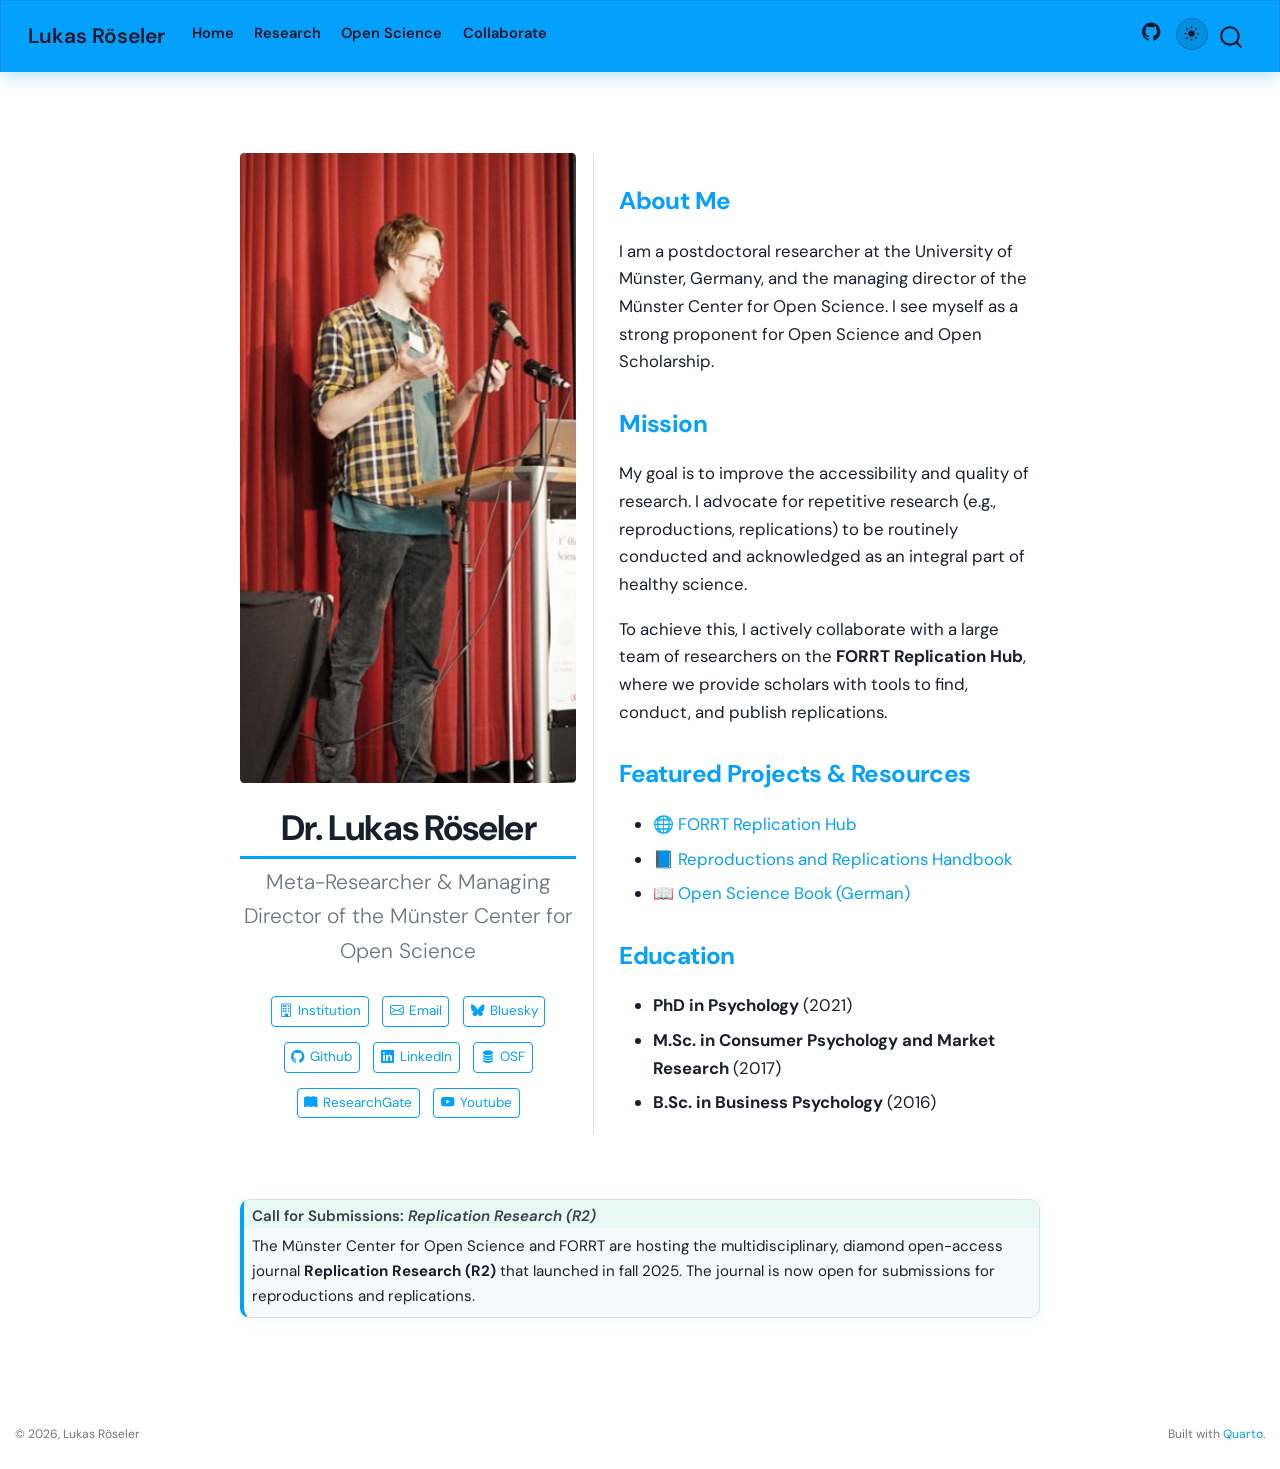
==== commit 0a1218b5: "Built site for gh-pages" ====
--- a/index.html
+++ b/index.html
@@ -43,9 +43,9 @@
 <link href="site_libs/quarto-html/quarto-syntax-highlighting-15634bcf2e68342d4ad2dfa704d543f6.css" rel="stylesheet" class="quarto-color-scheme-extra" id="quarto-text-highlighting-styles">
 <script src="site_libs/bootstrap/bootstrap.min.js"></script>
 <link href="site_libs/bootstrap/bootstrap-icons.css" rel="stylesheet">
-<link href="site_libs/bootstrap/bootstrap-6f8ea3d8975f379aa6536e397f4a3468.min.css" rel="stylesheet" append-hash="true" class="quarto-color-scheme" id="quarto-bootstrap" data-mode="light">
-<link href="site_libs/bootstrap/bootstrap-dark-e13e51d6ee0ba2c4c1f7c5f25bac8be8.min.css" rel="stylesheet" append-hash="true" class="quarto-color-scheme quarto-color-alternate" id="quarto-bootstrap" data-mode="dark">
-<link href="site_libs/bootstrap/bootstrap-6f8ea3d8975f379aa6536e397f4a3468.min.css" rel="stylesheet" append-hash="true" class="quarto-color-scheme-extra" id="quarto-bootstrap" data-mode="light">
+<link href="site_libs/bootstrap/bootstrap-c88b21496d4c4877b21957575a195e13.min.css" rel="stylesheet" append-hash="true" class="quarto-color-scheme" id="quarto-bootstrap" data-mode="light">
+<link href="site_libs/bootstrap/bootstrap-dark-85889405f617ffdcbffbb481bed2b37a.min.css" rel="stylesheet" append-hash="true" class="quarto-color-scheme quarto-color-alternate" id="quarto-bootstrap" data-mode="dark">
+<link href="site_libs/bootstrap/bootstrap-c88b21496d4c4877b21957575a195e13.min.css" rel="stylesheet" append-hash="true" class="quarto-color-scheme-extra" id="quarto-bootstrap" data-mode="light">
 <script id="quarto-search-options" type="application/json">{
   "location": "navbar",
   "copy-button": false,
@@ -395,6 +395,10 @@
   <a href="https://www.researchgate.net/profile/Lukas-Roeseler" class="about-link" rel="" target="">
     <i class="bi bi-book-fill"></i>
      <span class="about-link-text">ResearchGate</span>
+  </a>
+  <a href="https://www.youtube.com/@replicationresearch" class="about-link" rel="" target="">
+    <i class="bi bi-youtube"></i>
+     <span class="about-link-text">Youtube</span>
   </a>
 </div>
   </div>
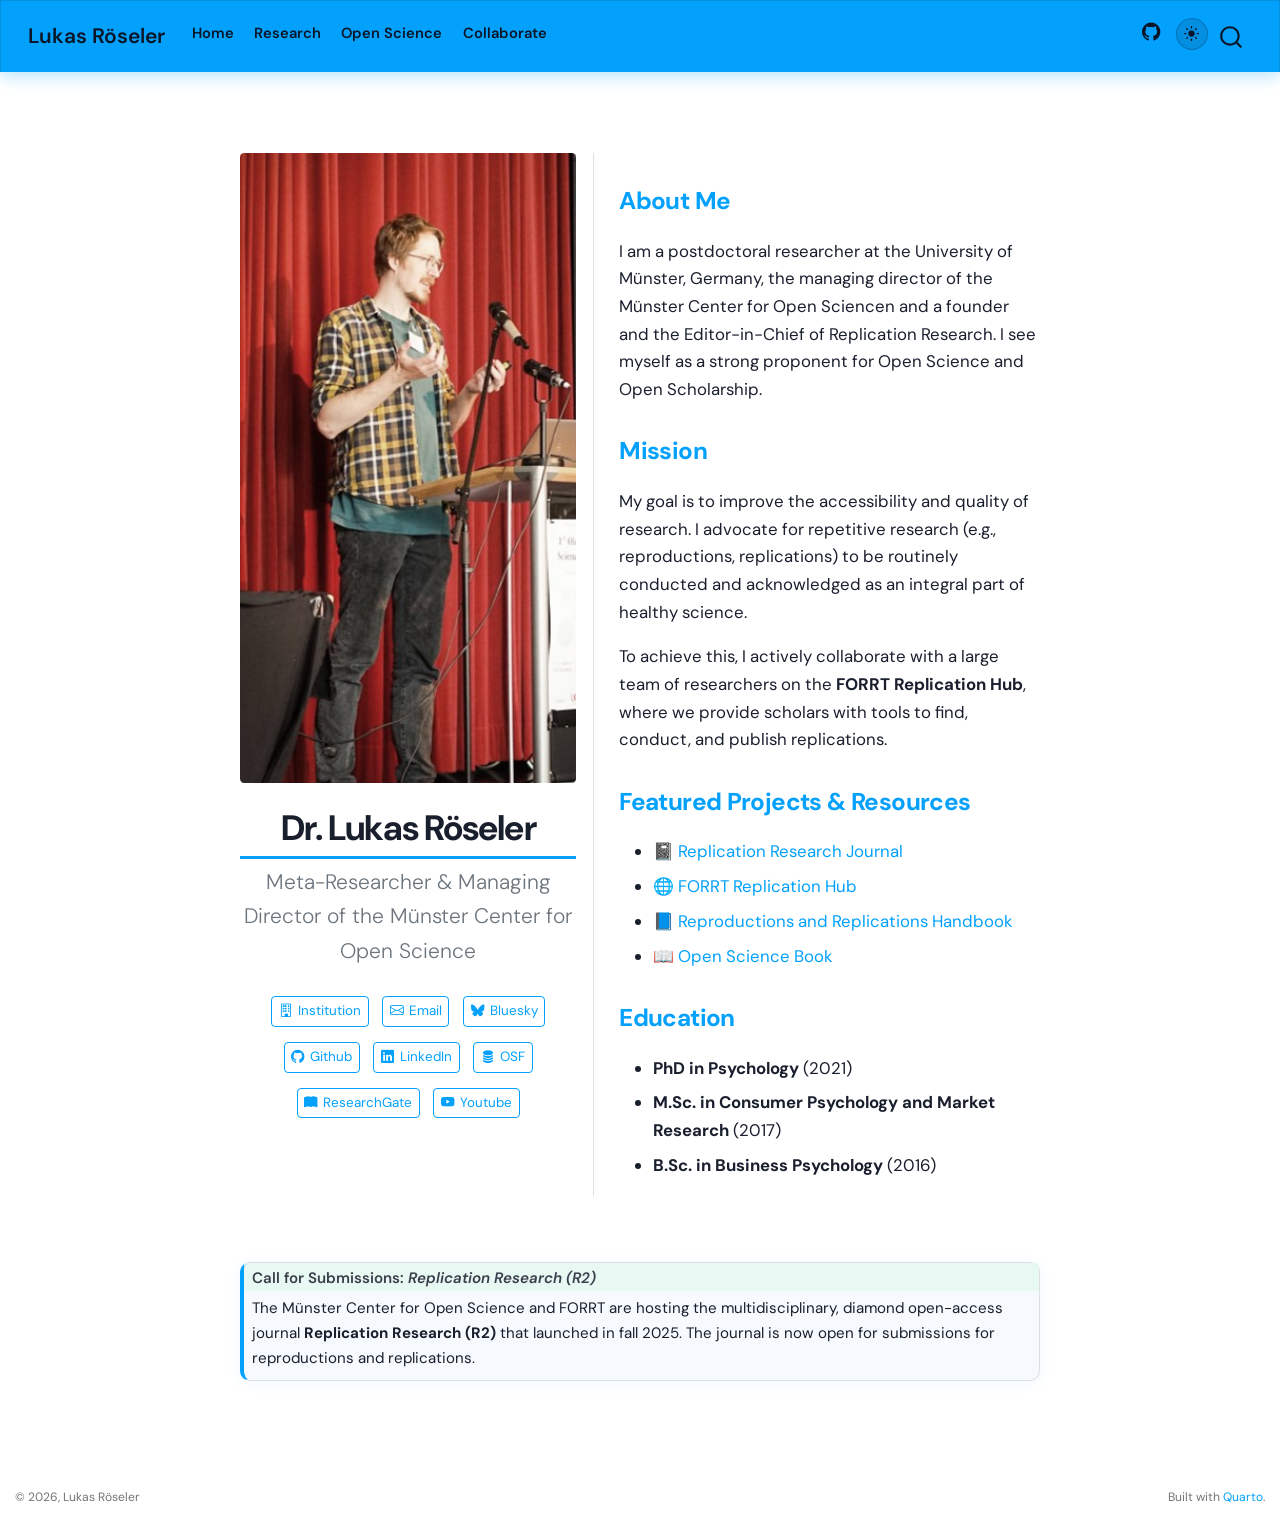
==== commit 404fc890: "Built site for gh-pages" ====
--- a/index.html
+++ b/index.html
@@ -2,7 +2,7 @@
 <html xmlns="http://www.w3.org/1999/xhtml" lang="en" xml:lang="en"><head>
 
 <meta charset="utf-8">
-<meta name="generator" content="quarto-1.9.38">
+<meta name="generator" content="quarto-1.10.18">
 
 <meta name="viewport" content="width=device-width, initial-scale=1.0, user-scalable=yes">
 
@@ -12,10 +12,13 @@
 /* Default styles provided by pandoc.
 ** See https://pandoc.org/MANUAL.html#variables-for-html for config info.
 */
-code{white-space: pre-wrap;}
 span.smallcaps{font-variant: small-caps;}
-div.columns{display: flex; gap: min(4vw, 1.5em);}
-div.column{flex: auto; overflow-x: auto;}
+div.columns{display: flex; gap: 1.5em;}
+div.column{flex: auto;}
+@media screen {
+div.columns{gap: min(4vw, 1.5em);}
+div.column{overflow-x: auto;}
+}
 div.hanging-indent{margin-left: 1.5em; text-indent: -1.5em;}
 ul.task-list{list-style: none;}
 ul.task-list li input[type="checkbox"] {
@@ -38,14 +41,14 @@
 <script src="site_libs/quarto-html/popper.min.js"></script>
 <script src="site_libs/quarto-html/tippy.umd.min.js"></script>
 <link href="site_libs/quarto-html/tippy.css" rel="stylesheet">
-<link href="site_libs/quarto-html/quarto-syntax-highlighting-15634bcf2e68342d4ad2dfa704d543f6.css" rel="stylesheet" class="quarto-color-scheme" id="quarto-text-highlighting-styles">
-<link href="site_libs/quarto-html/quarto-syntax-highlighting-dark-0a6b7249c26820e032cb0bd839ff02b1.css" rel="stylesheet" class="quarto-color-scheme quarto-color-alternate" id="quarto-text-highlighting-styles">
-<link href="site_libs/quarto-html/quarto-syntax-highlighting-15634bcf2e68342d4ad2dfa704d543f6.css" rel="stylesheet" class="quarto-color-scheme-extra" id="quarto-text-highlighting-styles">
+<link href="site_libs/quarto-html/quarto-syntax-highlighting-64a204ab8560d761af7679ceaba22944.css" rel="stylesheet" class="quarto-color-scheme" id="quarto-text-highlighting-styles">
+<link href="site_libs/quarto-html/quarto-syntax-highlighting-dark-b85bc7c33db8c58e0ec93c3465666fed.css" rel="stylesheet" class="quarto-color-scheme quarto-color-alternate" id="quarto-text-highlighting-styles">
+<link href="site_libs/quarto-html/quarto-syntax-highlighting-64a204ab8560d761af7679ceaba22944.css" rel="stylesheet" class="quarto-color-scheme-extra" id="quarto-text-highlighting-styles">
 <script src="site_libs/bootstrap/bootstrap.min.js"></script>
 <link href="site_libs/bootstrap/bootstrap-icons.css" rel="stylesheet">
-<link href="site_libs/bootstrap/bootstrap-c88b21496d4c4877b21957575a195e13.min.css" rel="stylesheet" append-hash="true" class="quarto-color-scheme" id="quarto-bootstrap" data-mode="light">
-<link href="site_libs/bootstrap/bootstrap-dark-85889405f617ffdcbffbb481bed2b37a.min.css" rel="stylesheet" append-hash="true" class="quarto-color-scheme quarto-color-alternate" id="quarto-bootstrap" data-mode="dark">
-<link href="site_libs/bootstrap/bootstrap-c88b21496d4c4877b21957575a195e13.min.css" rel="stylesheet" append-hash="true" class="quarto-color-scheme-extra" id="quarto-bootstrap" data-mode="light">
+<link href="site_libs/bootstrap/bootstrap-11ad91591f3ed40b087d80b34db70efe.min.css" rel="stylesheet" append-hash="true" class="quarto-color-scheme" id="quarto-bootstrap" data-mode="light">
+<link href="site_libs/bootstrap/bootstrap-dark-cb66a9ea5dd8be8f43283ebf7b18a325.min.css" rel="stylesheet" append-hash="true" class="quarto-color-scheme quarto-color-alternate" id="quarto-bootstrap" data-mode="dark">
+<link href="site_libs/bootstrap/bootstrap-11ad91591f3ed40b087d80b34db70efe.min.css" rel="stylesheet" append-hash="true" class="quarto-color-scheme-extra" id="quarto-bootstrap" data-mode="light">
 <script id="quarto-search-options" type="application/json">{
   "location": "navbar",
   "copy-button": false,
@@ -405,7 +408,7 @@
   <div class="about-contents"><div id="me">
 <section id="about-me" class="level2">
 <h2 data-anchor-id="about-me">About Me</h2>
-<p>I am a postdoctoral researcher at the University of Münster, Germany, and the managing director of the Münster Center for Open Science. I see myself as a strong proponent for Open Science and Open Scholarship.</p>
+<p>I am a postdoctoral researcher at the University of Münster, Germany, the managing director of the Münster Center for Open Sciencen and a founder and the Editor-in-Chief of Replication Research. I see myself as a strong proponent for Open Science and Open Scholarship.</p>
 </section>
 <section id="mission" class="level2">
 <h2 data-anchor-id="mission">Mission</h2>
@@ -415,9 +418,10 @@
 <section id="featured-projects-resources" class="level2">
 <h2 data-anchor-id="featured-projects-resources">Featured Projects &amp; Resources</h2>
 <ul>
+<li>📓 <a href="https://replicationresearch.org">Replication Research Journal</a></li>
 <li>🌐 <a href="https://forrt.org/replication-hub">FORRT Replication Hub</a></li>
 <li>📘 <a href="https://forrt.org/replication_handbook">Reproductions and Replications Handbook</a></li>
-<li>📖 <a href="https://lukasroeseler.github.io/opensciencebuch/">Open Science Book (German)</a></li>
+<li>📖 <a href="https://lukasroeseler.github.io/opensciencebuch/">Open Science Book</a></li>
 </ul>
 </section>
 <section id="education" class="level2">
--- a/site_libs/quarto-html/quarto-syntax-highlighting-64a204ab8560d761af7679ceaba22944.css
+++ b/site_libs/quarto-html/quarto-syntax-highlighting-64a204ab8560d761af7679ceaba22944.css
@@ -0,0 +1,236 @@
+/* quarto syntax highlight colors */
+:root {
+  --quarto-hl-ot-color: #003B4F;
+  --quarto-hl-at-color: #657422;
+  --quarto-hl-ss-color: #20794D;
+  --quarto-hl-an-color: #5E5E5E;
+  --quarto-hl-fu-color: #4758AB;
+  --quarto-hl-st-color: #20794D;
+  --quarto-hl-cf-color: #003B4F;
+  --quarto-hl-op-color: #5E5E5E;
+  --quarto-hl-er-color: #AD0000;
+  --quarto-hl-bn-color: #AD0000;
+  --quarto-hl-al-color: #AD0000;
+  --quarto-hl-va-color: #111111;
+  --quarto-hl-bu-color: inherit;
+  --quarto-hl-ex-color: inherit;
+  --quarto-hl-pp-color: #AD0000;
+  --quarto-hl-in-color: #5E5E5E;
+  --quarto-hl-vs-color: #20794D;
+  --quarto-hl-wa-color: #5E5E5E;
+  --quarto-hl-do-color: #5E5E5E;
+  --quarto-hl-im-color: #00769E;
+  --quarto-hl-ch-color: #20794D;
+  --quarto-hl-dt-color: #AD0000;
+  --quarto-hl-fl-color: #AD0000;
+  --quarto-hl-co-color: #5E5E5E;
+  --quarto-hl-cv-color: #5E5E5E;
+  --quarto-hl-cn-color: #8f5902;
+  --quarto-hl-sc-color: #5E5E5E;
+  --quarto-hl-dv-color: #AD0000;
+  --quarto-hl-kw-color: #003B4F;
+}
+
+/* other quarto variables */
+:root {
+  --quarto-font-monospace: SFMono-Regular, Menlo, Monaco, Consolas, "Liberation Mono", "Courier New", monospace;
+}
+
+/* syntax highlight based on Pandoc's rules */
+pre > code.sourceCode > span {
+  color: #003B4F;
+}
+
+code.sourceCode > span {
+  color: #003B4F;
+}
+
+div.sourceCode,
+div.sourceCode pre.sourceCode {
+  color: #003B4F;
+}
+
+/* Normal */
+code span {
+  color: #003B4F;
+}
+
+/* Alert */
+code span.al {
+  color: #AD0000;
+  font-style: inherit;
+}
+
+/* Annotation */
+code span.an {
+  color: #5E5E5E;
+  font-style: inherit;
+}
+
+/* Attribute */
+code span.at {
+  color: #657422;
+  font-style: inherit;
+}
+
+/* BaseN */
+code span.bn {
+  color: #AD0000;
+  font-style: inherit;
+}
+
+/* BuiltIn */
+code span.bu {
+  font-style: inherit;
+}
+
+/* ControlFlow */
+code span.cf {
+  color: #003B4F;
+  font-weight: bold;
+  font-style: inherit;
+}
+
+/* Char */
+code span.ch {
+  color: #20794D;
+  font-style: inherit;
+}
+
+/* Constant */
+code span.cn {
+  color: #8f5902;
+  font-style: inherit;
+}
+
+/* Comment */
+code span.co {
+  color: #5E5E5E;
+  font-style: inherit;
+}
+
+/* CommentVar */
+code span.cv {
+  color: #5E5E5E;
+  font-style: italic;
+}
+
+/* Documentation */
+code span.do {
+  color: #5E5E5E;
+  font-style: italic;
+}
+
+/* DataType */
+code span.dt {
+  color: #AD0000;
+  font-style: inherit;
+}
+
+/* DecVal */
+code span.dv {
+  color: #AD0000;
+  font-style: inherit;
+}
+
+/* Error */
+code span.er {
+  color: #AD0000;
+  font-style: inherit;
+}
+
+/* Extension */
+code span.ex {
+  font-style: inherit;
+}
+
+/* Float */
+code span.fl {
+  color: #AD0000;
+  font-style: inherit;
+}
+
+/* Function */
+code span.fu {
+  color: #4758AB;
+  font-style: inherit;
+}
+
+/* Import */
+code span.im {
+  color: #00769E;
+  font-style: inherit;
+}
+
+/* Information */
+code span.in {
+  color: #5E5E5E;
+  font-style: inherit;
+}
+
+/* Keyword */
+code span.kw {
+  color: #003B4F;
+  font-weight: bold;
+  font-style: inherit;
+}
+
+/* Operator */
+code span.op {
+  color: #5E5E5E;
+  font-style: inherit;
+}
+
+/* Other */
+code span.ot {
+  color: #003B4F;
+  font-style: inherit;
+}
+
+/* Preprocessor */
+code span.pp {
+  color: #AD0000;
+  font-style: inherit;
+}
+
+/* SpecialChar */
+code span.sc {
+  color: #5E5E5E;
+  font-style: inherit;
+}
+
+/* SpecialString */
+code span.ss {
+  color: #20794D;
+  font-style: inherit;
+}
+
+/* String */
+code span.st {
+  color: #20794D;
+  font-style: inherit;
+}
+
+/* Variable */
+code span.va {
+  color: #111111;
+  font-style: inherit;
+}
+
+/* VerbatimString */
+code span.vs {
+  color: #20794D;
+  font-style: inherit;
+}
+
+/* Warning */
+code span.wa {
+  color: #5E5E5E;
+  font-style: italic;
+}
+
+.prevent-inlining {
+  content: "</";
+}
+
+/*# sourceMappingURL=9d8d5bb603a83b8298b89080a598c93b.css.map */
--- a/site_libs/quarto-html/quarto-syntax-highlighting-dark-b85bc7c33db8c58e0ec93c3465666fed.css
+++ b/site_libs/quarto-html/quarto-syntax-highlighting-dark-b85bc7c33db8c58e0ec93c3465666fed.css
@@ -0,0 +1,219 @@
+/* quarto syntax highlight colors */
+:root {
+  --quarto-hl-al-color: #f07178;
+  --quarto-hl-an-color: #d4d0ab;
+  --quarto-hl-at-color: #00e0e0;
+  --quarto-hl-bn-color: #d4d0ab;
+  --quarto-hl-bu-color: #abe338;
+  --quarto-hl-ch-color: #abe338;
+  --quarto-hl-co-color: #f8f8f2;
+  --quarto-hl-cv-color: #ffd700;
+  --quarto-hl-cn-color: #ffd700;
+  --quarto-hl-cf-color: #ffa07a;
+  --quarto-hl-dt-color: #ffa07a;
+  --quarto-hl-dv-color: #d4d0ab;
+  --quarto-hl-do-color: #f8f8f2;
+  --quarto-hl-er-color: #f07178;
+  --quarto-hl-ex-color: #00e0e0;
+  --quarto-hl-fl-color: #d4d0ab;
+  --quarto-hl-fu-color: #ffa07a;
+  --quarto-hl-im-color: #abe338;
+  --quarto-hl-in-color: #d4d0ab;
+  --quarto-hl-kw-color: #ffa07a;
+  --quarto-hl-op-color: #ffa07a;
+  --quarto-hl-ot-color: #00e0e0;
+  --quarto-hl-pp-color: #dcc6e0;
+  --quarto-hl-re-color: #00e0e0;
+  --quarto-hl-sc-color: #abe338;
+  --quarto-hl-ss-color: #abe338;
+  --quarto-hl-st-color: #abe338;
+  --quarto-hl-va-color: #00e0e0;
+  --quarto-hl-vs-color: #abe338;
+  --quarto-hl-wa-color: #dcc6e0;
+}
+
+/* other quarto variables */
+:root {
+  --quarto-font-monospace: SFMono-Regular, Menlo, Monaco, Consolas, "Liberation Mono", "Courier New", monospace;
+}
+
+/* syntax highlight based on Pandoc's rules */
+pre > code.sourceCode > span {
+  color: #f8f8f2;
+}
+
+code.sourceCode > span {
+  color: #f8f8f2;
+}
+
+div.sourceCode,
+div.sourceCode pre.sourceCode {
+  color: #f8f8f2;
+}
+
+/* Normal */
+code span {
+  color: #f8f8f2;
+}
+
+/* Alert */
+code span.al {
+  color: #f07178;
+}
+
+/* Annotation */
+code span.an {
+  color: #d4d0ab;
+}
+
+/* Attribute */
+code span.at {
+  color: #00e0e0;
+}
+
+/* BaseN */
+code span.bn {
+  color: #d4d0ab;
+}
+
+/* BuiltIn */
+code span.bu {
+  color: #abe338;
+}
+
+/* ControlFlow */
+code span.cf {
+  font-weight: bold;
+  color: #ffa07a;
+}
+
+/* Char */
+code span.ch {
+  color: #abe338;
+}
+
+/* Constant */
+code span.cn {
+  color: #ffd700;
+}
+
+/* Comment */
+code span.co {
+  font-style: italic;
+  color: #f8f8f2;
+}
+
+/* CommentVar */
+code span.cv {
+  color: #ffd700;
+}
+
+/* Documentation */
+code span.do {
+  color: #f8f8f2;
+}
+
+/* DataType */
+code span.dt {
+  color: #ffa07a;
+}
+
+/* DecVal */
+code span.dv {
+  color: #d4d0ab;
+}
+
+/* Error */
+code span.er {
+  color: #f07178;
+  text-decoration: underline;
+}
+
+/* Extension */
+code span.ex {
+  font-weight: bold;
+  color: #00e0e0;
+}
+
+/* Float */
+code span.fl {
+  color: #d4d0ab;
+}
+
+/* Function */
+code span.fu {
+  color: #ffa07a;
+}
+
+/* Import */
+code span.im {
+  color: #abe338;
+}
+
+/* Information */
+code span.in {
+  color: #d4d0ab;
+}
+
+/* Keyword */
+code span.kw {
+  font-weight: bold;
+  color: #ffa07a;
+}
+
+/* Operator */
+code span.op {
+  color: #ffa07a;
+}
+
+/* Other */
+code span.ot {
+  color: #00e0e0;
+}
+
+/* Preprocessor */
+code span.pp {
+  color: #dcc6e0;
+}
+
+/* RegionMarker */
+code span.re {
+  background-color: #f8f8f2;
+  color: #00e0e0;
+}
+
+/* SpecialChar */
+code span.sc {
+  color: #abe338;
+}
+
+/* SpecialString */
+code span.ss {
+  color: #abe338;
+}
+
+/* String */
+code span.st {
+  color: #abe338;
+}
+
+/* Variable */
+code span.va {
+  color: #00e0e0;
+}
+
+/* VerbatimString */
+code span.vs {
+  color: #abe338;
+}
+
+/* Warning */
+code span.wa {
+  color: #dcc6e0;
+}
+
+.prevent-inlining {
+  content: "</";
+}
+
+/*# sourceMappingURL=4ed8f1090dec6531da29ab00902aa718.css.map */
--- a/site_libs/quarto-html/quarto-syntax-highlighting-64a204ab8560d761af7679ceaba22944.css
+++ b/site_libs/quarto-html/quarto-syntax-highlighting-64a204ab8560d761af7679ceaba22944.css
@@ -0,0 +1,236 @@
+/* quarto syntax highlight colors */
+:root {
+  --quarto-hl-ot-color: #003B4F;
+  --quarto-hl-at-color: #657422;
+  --quarto-hl-ss-color: #20794D;
+  --quarto-hl-an-color: #5E5E5E;
+  --quarto-hl-fu-color: #4758AB;
+  --quarto-hl-st-color: #20794D;
+  --quarto-hl-cf-color: #003B4F;
+  --quarto-hl-op-color: #5E5E5E;
+  --quarto-hl-er-color: #AD0000;
+  --quarto-hl-bn-color: #AD0000;
+  --quarto-hl-al-color: #AD0000;
+  --quarto-hl-va-color: #111111;
+  --quarto-hl-bu-color: inherit;
+  --quarto-hl-ex-color: inherit;
+  --quarto-hl-pp-color: #AD0000;
+  --quarto-hl-in-color: #5E5E5E;
+  --quarto-hl-vs-color: #20794D;
+  --quarto-hl-wa-color: #5E5E5E;
+  --quarto-hl-do-color: #5E5E5E;
+  --quarto-hl-im-color: #00769E;
+  --quarto-hl-ch-color: #20794D;
+  --quarto-hl-dt-color: #AD0000;
+  --quarto-hl-fl-color: #AD0000;
+  --quarto-hl-co-color: #5E5E5E;
+  --quarto-hl-cv-color: #5E5E5E;
+  --quarto-hl-cn-color: #8f5902;
+  --quarto-hl-sc-color: #5E5E5E;
+  --quarto-hl-dv-color: #AD0000;
+  --quarto-hl-kw-color: #003B4F;
+}
+
+/* other quarto variables */
+:root {
+  --quarto-font-monospace: SFMono-Regular, Menlo, Monaco, Consolas, "Liberation Mono", "Courier New", monospace;
+}
+
+/* syntax highlight based on Pandoc's rules */
+pre > code.sourceCode > span {
+  color: #003B4F;
+}
+
+code.sourceCode > span {
+  color: #003B4F;
+}
+
+div.sourceCode,
+div.sourceCode pre.sourceCode {
+  color: #003B4F;
+}
+
+/* Normal */
+code span {
+  color: #003B4F;
+}
+
+/* Alert */
+code span.al {
+  color: #AD0000;
+  font-style: inherit;
+}
+
+/* Annotation */
+code span.an {
+  color: #5E5E5E;
+  font-style: inherit;
+}
+
+/* Attribute */
+code span.at {
+  color: #657422;
+  font-style: inherit;
+}
+
+/* BaseN */
+code span.bn {
+  color: #AD0000;
+  font-style: inherit;
+}
+
+/* BuiltIn */
+code span.bu {
+  font-style: inherit;
+}
+
+/* ControlFlow */
+code span.cf {
+  color: #003B4F;
+  font-weight: bold;
+  font-style: inherit;
+}
+
+/* Char */
+code span.ch {
+  color: #20794D;
+  font-style: inherit;
+}
+
+/* Constant */
+code span.cn {
+  color: #8f5902;
+  font-style: inherit;
+}
+
+/* Comment */
+code span.co {
+  color: #5E5E5E;
+  font-style: inherit;
+}
+
+/* CommentVar */
+code span.cv {
+  color: #5E5E5E;
+  font-style: italic;
+}
+
+/* Documentation */
+code span.do {
+  color: #5E5E5E;
+  font-style: italic;
+}
+
+/* DataType */
+code span.dt {
+  color: #AD0000;
+  font-style: inherit;
+}
+
+/* DecVal */
+code span.dv {
+  color: #AD0000;
+  font-style: inherit;
+}
+
+/* Error */
+code span.er {
+  color: #AD0000;
+  font-style: inherit;
+}
+
+/* Extension */
+code span.ex {
+  font-style: inherit;
+}
+
+/* Float */
+code span.fl {
+  color: #AD0000;
+  font-style: inherit;
+}
+
+/* Function */
+code span.fu {
+  color: #4758AB;
+  font-style: inherit;
+}
+
+/* Import */
+code span.im {
+  color: #00769E;
+  font-style: inherit;
+}
+
+/* Information */
+code span.in {
+  color: #5E5E5E;
+  font-style: inherit;
+}
+
+/* Keyword */
+code span.kw {
+  color: #003B4F;
+  font-weight: bold;
+  font-style: inherit;
+}
+
+/* Operator */
+code span.op {
+  color: #5E5E5E;
+  font-style: inherit;
+}
+
+/* Other */
+code span.ot {
+  color: #003B4F;
+  font-style: inherit;
+}
+
+/* Preprocessor */
+code span.pp {
+  color: #AD0000;
+  font-style: inherit;
+}
+
+/* SpecialChar */
+code span.sc {
+  color: #5E5E5E;
+  font-style: inherit;
+}
+
+/* SpecialString */
+code span.ss {
+  color: #20794D;
+  font-style: inherit;
+}
+
+/* String */
+code span.st {
+  color: #20794D;
+  font-style: inherit;
+}
+
+/* Variable */
+code span.va {
+  color: #111111;
+  font-style: inherit;
+}
+
+/* VerbatimString */
+code span.vs {
+  color: #20794D;
+  font-style: inherit;
+}
+
+/* Warning */
+code span.wa {
+  color: #5E5E5E;
+  font-style: italic;
+}
+
+.prevent-inlining {
+  content: "</";
+}
+
+/*# sourceMappingURL=9d8d5bb603a83b8298b89080a598c93b.css.map */
